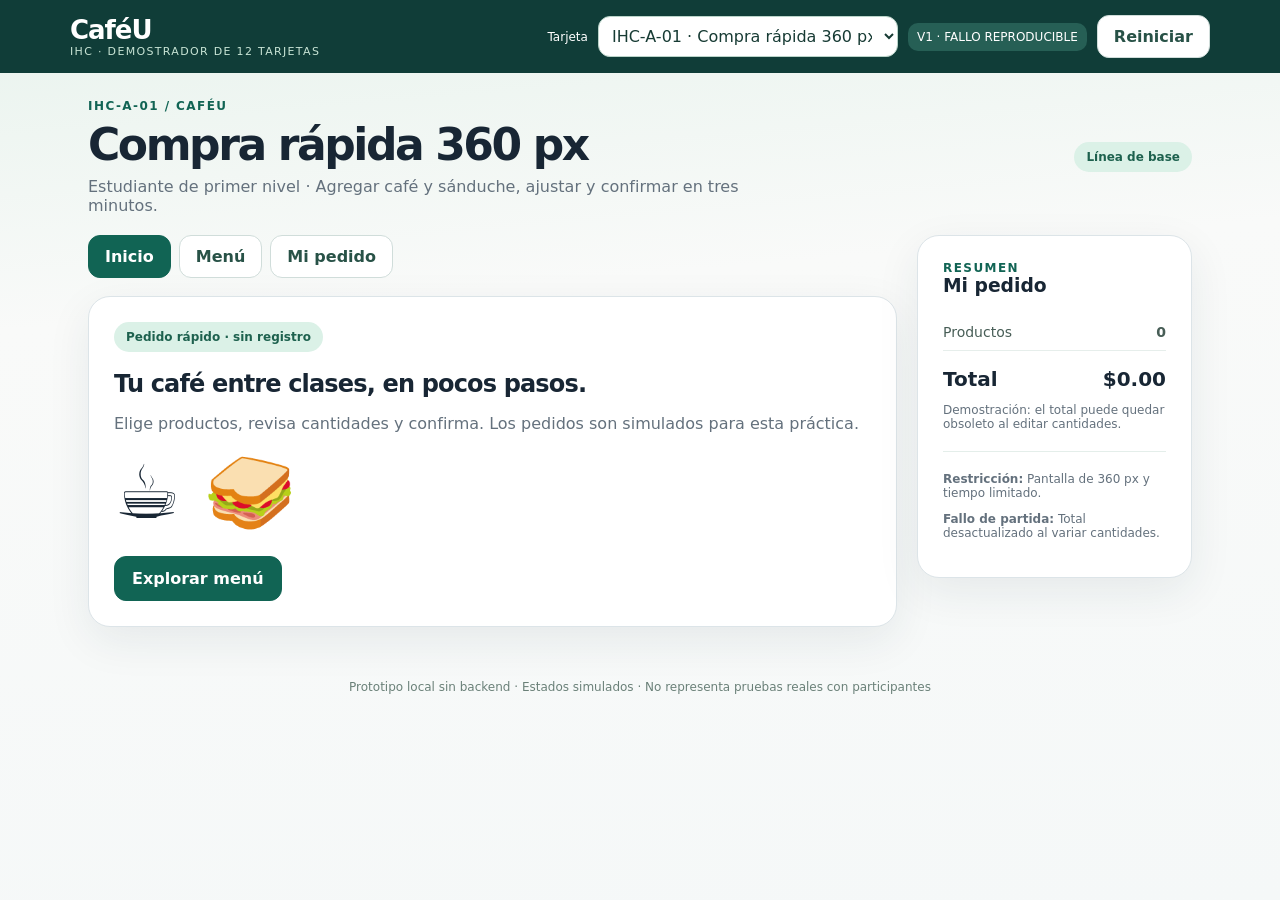
==== prototipo/v1/index.html @ b8cde771 "feat(v1): integrar prototipo y pantallas A01-A12 (Refs #3) Aislar la entrada v1 y sus recursos del Z" ====
<!doctype html>
<html lang="es">
<head>
  <meta charset="utf-8">
  <meta name="viewport" content="width=device-width, initial-scale=1">
  <meta name="description" content="Prototipo v1 y reproducción técnica de las tarjetas IHC A01–A12. Issue 3.">
  <title>IHC · CaféU y Dashboard UX · v1</title>
  <link rel="stylesheet" href="assets/styles.css">
</head>
<body data-version="v1">
  <div id="app"></div>
  <noscript>Activa JavaScript para recorrer las pantallas y los estados del prototipo.</noscript>
  <script src="assets/scenarios.js"></script>
  <script src="assets/app.js"></script>
</body>
</html>
---- prototipo/v1/assets/styles.css ----
:root{--ink:#182634;--muted:#64717d;--line:#dce4e8;--bg:#f5f8f8;--card:#fff;--green:#116454;--bright:#e3f5ec;--orange:#e58c42;--warning:#a24521;--red:#b02b3e;--shadow:0 14px 44px #1b364114;font-family:Inter,system-ui,-apple-system,Segoe UI,sans-serif;color:var(--ink)}*{box-sizing:border-box}body{margin:0;background:linear-gradient(175deg,#e8f3ed 0,#f9faf9 330px,#f5f8f8 100%);min-height:100vh}button,input,select,textarea{font:inherit}button{cursor:pointer}button:disabled{opacity:.5;cursor:not-allowed}button:focus-visible,input:focus-visible,select:focus-visible,textarea:focus-visible{outline:3px solid #df8f40;outline-offset:3px}header{background:#103d38;color:#fff;padding:15px clamp(16px,5vw,70px)}.topbar{max-width:1140px;margin:auto;display:flex;align-items:center;gap:18px;flex-wrap:wrap;justify-content:space-between}.brand{font-weight:850;letter-spacing:-.04em;font-size:26px}.brand small{font-size:11px;letter-spacing:.12em;display:block;font-weight:500;color:#c8e4d5}.controls{display:flex;gap:10px;align-items:center;flex-wrap:wrap}.controls select{min-width:190px;max-width:300px;border-radius:12px;border:1px solid #bad4c9;padding:9px;background:#fff;color:#173b34}.version{font-size:12px;background:#265f55;padding:7px 9px;border-radius:10px}.container{max-width:1140px;padding:26px 18px 80px;margin:0 auto}.crumb{font-size:12px;text-transform:uppercase;letter-spacing:.12em;color:var(--green);font-weight:850}.hero{display:flex;justify-content:space-between;gap:22px;align-items:center;margin-bottom:20px}.hero h1{font-size:clamp(26px,4vw,44px);letter-spacing:-.055em;line-height:1.08;margin:8px 0}.hero p{margin:0;color:var(--muted);max-width:700px}.pill{display:inline-block;background:#dbf1e7;border-radius:100px;color:#1d614e;padding:8px 12px;font-weight:700;font-size:12px}.app-grid{display:grid;grid-template-columns:minmax(0,1fr) 275px;gap:20px;align-items:start}.panel{background:var(--card);border:1px solid var(--line);border-radius:22px;box-shadow:var(--shadow);padding:25px;margin-bottom:18px}.nav{display:flex;gap:8px;flex-wrap:wrap;margin-bottom:18px}.nav button,.ghost{border:1px solid #d0ddda;background:#fff;color:#285247;padding:11px 16px;border-radius:12px;font-weight:700}.nav button.active,.primary{border:1px solid var(--green);background:var(--green);color:white}.primary{border-radius:12px;padding:12px 17px;font-weight:750}.secondary{background:#eff6f2;border:1px solid #b5d4c5;color:#145849;padding:11px 17px;border-radius:12px;font-weight:700}.danger{background:#fff3f3;color:#9f263b;border-color:#e8c4c9}.button-row{display:flex;align-items:center;gap:10px;flex-wrap:wrap;margin-top:15px}.products{display:grid;grid-template-columns:repeat(2,minmax(0,1fr));gap:14px}.product{border:1px solid #dfebe5;border-radius:17px;padding:17px;background:#fcfefd;display:flex;flex-direction:column;gap:10px}.product .art{border-radius:14px;background:#e9f1e4;display:flex;align-items:center;justify-content:center;height:110px;font-size:55px}.product h3{margin:4px 0;font-size:18px}.product p{margin:0;font-size:13px;color:var(--muted)}.product .price{font-weight:850;color:var(--green)}.product .button-row{margin-top:auto}.summary{position:sticky;top:16px}.summary h3{margin-top:0}.summ-line{display:flex;justify-content:space-between;gap:10px;padding:10px 0;border-bottom:1px solid #e6eeeb;color:#475d56;font-size:14px}.summ-total{display:flex;justify-content:space-between;margin-top:16px;font-size:20px;font-weight:850}.status{padding:13px;border:1px solid #c4e0d2;background:#eff8f2;border-radius:12px;margin:14px 0;color:#235947}.status.error{background:#fff3f0;border-color:#edc9be;color:#9f3825}.status.warning{background:#fff8e6;border-color:#eed5a1;color:#704e10}.status.info{background:#f1f5fe;border-color:#bdccec;color:#214d85}.page-title{margin:0 0 10px;font-size:24px;letter-spacing:-.035em}.muted{color:var(--muted)}.big-emoji{font-size:74px;margin:5px 0 20px}.qty{display:flex;gap:12px;align-items:center}.qty button{padding:5px 12px;border:1px solid #b8ccc4;border-radius:8px;background:#fff}.cart-row{display:grid;grid-template-columns:1fr auto;gap:12px;padding:16px 0;border-bottom:1px solid var(--line)}.cart-row h4{margin:0 0 5px}.cart-row p{margin:0;color:var(--muted);font-size:13px}.cart-actions{display:flex;align-items:center;gap:10px;flex-wrap:wrap}.field{margin-bottom:15px}.field label{display:block;margin-bottom:7px;font-weight:750;font-size:14px}.field input,.field textarea{width:100%;padding:12px 13px;border:1px solid #b7c9c2;border-radius:10px;background:#fff}.field textarea{min-height:90px;resize:vertical}.check{display:flex;align-items:start;gap:10px;margin:11px 0;line-height:1.45}.check input{margin-top:5px;width:18px;height:18px}.check label{cursor:pointer}.stepper{display:grid;grid-template-columns:repeat(4,minmax(0,1fr));gap:7px;margin:10px 0 24px}.stepper button{border:1px solid #caddd4;background:#f2f7f3;color:#34534b;padding:12px 6px;border-radius:11px;font-size:12px;font-weight:700;min-width:0}.stepper button.active{background:#116454;color:#fff}.stepper button.done{border-color:#70aa91}.stat{background:#ebf6f0;border-radius:15px;padding:20px}.stat strong{display:block;font-size:32px;color:#175e4a}.two-cols{display:grid;grid-template-columns:repeat(2,minmax(0,1fr));gap:12px}.divider{height:1px;background:#e4eeea;margin:20px 0}.code{font-family:ui-monospace,SFMono-Regular,Consolas,monospace;background:#edf5f1;border-radius:7px;padding:3px 7px}.tiny{font-size:12px;color:var(--muted)}.focus-note{font-size:12px;color:#567366;margin-top:20px}.success-icon{display:inline-flex;align-items:center;justify-content:center;width:66px;height:66px;border-radius:50%;background:#d8f2e2;font-size:34px;color:#185844}.footer{text-align:center;font-size:12px;color:#6a8078;padding:35px 0}.hide{display:none}.mobile-bug .stepper{position:relative;z-index:2;transform:translateY(18px)}.mobile-bug .stage{margin-top:-25px}@media(max-width:760px){.app-grid{grid-template-columns:1fr}.summary{position:static}.hero{align-items:start;flex-direction:column}.panel{padding:18px}.products{grid-template-columns:1fr 1fr}}@media(max-width:460px){.products,.two-cols{grid-template-columns:1fr}.stepper{grid-template-columns:repeat(2,1fr)}.topbar{flex-direction:column;align-items:start}.controls select{width:100%;max-width:100%}.controls{width:100%}.cart-row{grid-template-columns:1fr}.container{padding:18px 12px 60px}.mobile-bug .stepper{width:calc(100% + 55px);grid-template-columns:repeat(4,minmax(100px,1fr));margin-left:-20px;overflow:hidden}.mobile-bug .stage{margin-top:-30px;position:relative;z-index:1}.v2 .stepper{width:100%;margin-left:0;transform:none}.v2 .stage{margin-top:0}}
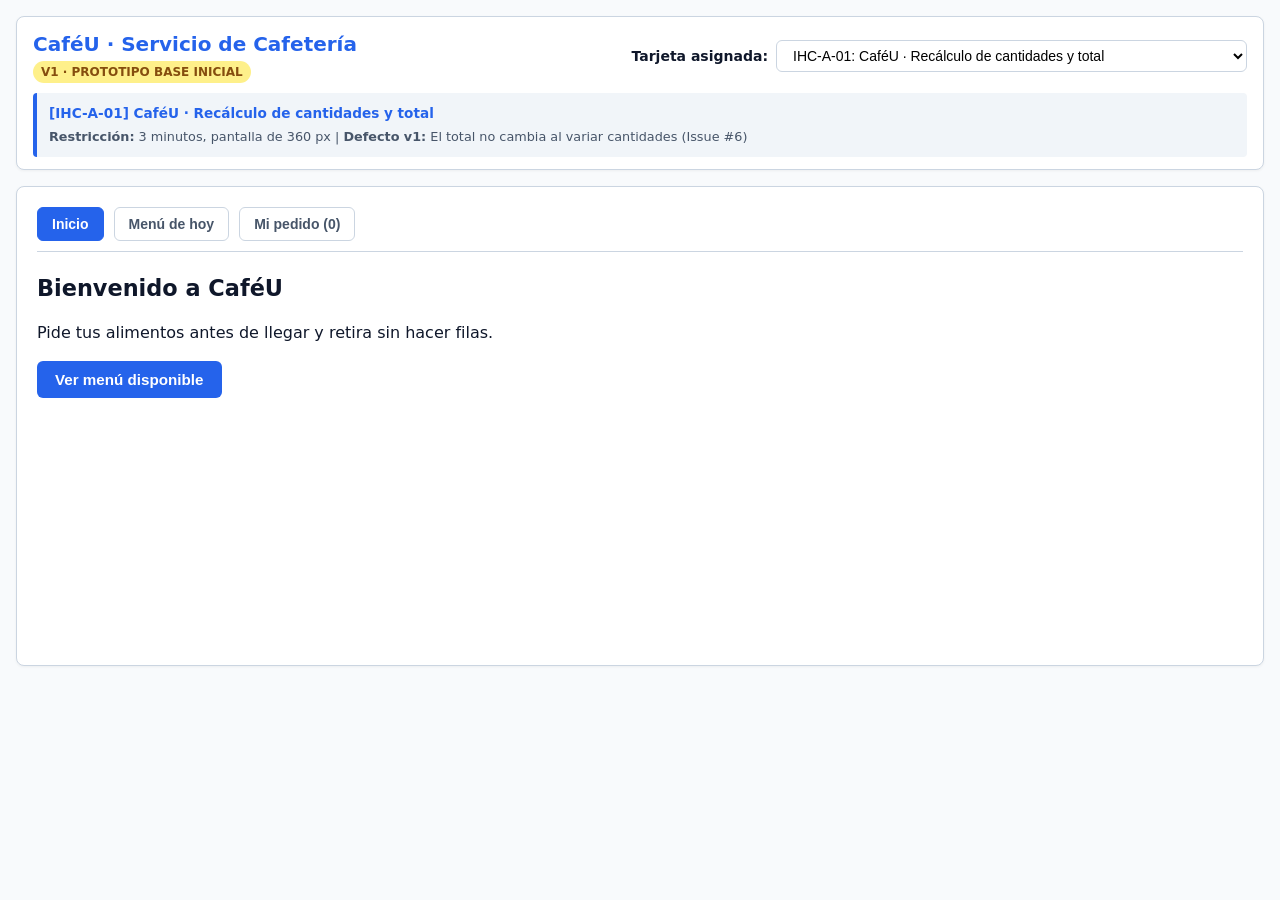
==== commit 2c4daa78: "feat(prototipo): implementar prototipo v2, accesibilidad WCAG y matriz antes/despues (#4) - Prototip" ====
--- a/prototipo/v1/index.html
+++ b/prototipo/v1/index.html
@@ -3,14 +3,18 @@
 <head>
   <meta charset="utf-8">
   <meta name="viewport" content="width=device-width, initial-scale=1">
-  <meta name="description" content="Prototipo v1 y reproducción técnica de las tarjetas IHC A01–A12. Issue 3.">
-  <title>IHC · CaféU y Dashboard UX · v1</title>
-  <link rel="stylesheet" href="assets/styles.css">
+  <title>Prototipo v1 (Base con fallos para reproducción) · IHC Parcial 2</title>
+  <meta name="description" content="Prototipo v1 de baja/media fidelidad que reproduce los fallos descritos en las tarjetas IHC-A-01 a IHC-A-12.">
+  <link rel="stylesheet" href="../../assets/styles.css">
 </head>
 <body data-version="v1">
+  <noscript>
+    <div style="padding: 20px; background: #fee2e2; color: #991b1b;">
+      Se requiere habilitar JavaScript para utilizar este prototipo interactivo.
+    </div>
+  </noscript>
   <div id="app"></div>
-  <noscript>Activa JavaScript para recorrer las pantallas y los estados del prototipo.</noscript>
-  <script src="assets/scenarios.js"></script>
-  <script src="assets/app.js"></script>
+  <script src="../../assets/scenarios.js"></script>
+  <script src="../../assets/app.js"></script>
 </body>
 </html>
--- a/assets/styles.css
+++ b/assets/styles.css
@@ -0,0 +1,552 @@
+/* Estilos generales del Prototipo IHC (CaféU y Dashboard UX) */
+:root {
+  --bg-color: #f8fafc;
+  --surface-color: #ffffff;
+  --text-primary: #0f172a;
+  --text-secondary: #475569;
+  --text-muted: #64748b;
+  --border-color: #cbd5e1;
+  --primary: #2563eb;
+  --primary-hover: #1d4ed8;
+  --primary-focus: #93c5fd;
+  --error-bg: #fee2e2;
+  --error-border: #ef4444;
+  --error-text: #991b1b;
+  --success-bg: #dcfce7;
+  --success-border: #22c55e;
+  --success-text: #166534;
+  --radius: 8px;
+  --font-family: system-ui, -apple-system, BlinkMacSystemFont, "Segoe UI", Roboto, sans-serif;
+}
+
+* {
+  box-sizing: border-box;
+  margin: 0;
+  padding: 0;
+}
+
+body {
+  font-family: var(--font-family);
+  background-color: var(--bg-color);
+  color: var(--text-primary);
+  line-height: 1.5;
+  padding: 16px;
+  min-height: 100vh;
+}
+
+/* Restricción intencional de v1 para reproducir defecto de IHC-A-11 a 360 px */
+body[data-version="v1"] .dashboard-card {
+  min-width: 460px;
+}
+
+/* En v2 el diseño es completamente responsivo a 360 px */
+body[data-version="v2"] {
+  max-width: 100%;
+  overflow-x: hidden;
+}
+
+body[data-version="v2"] * {
+  max-width: 100%;
+}
+
+/* Foco visible estricto en v2 para WCAG 2.1 AA */
+body[data-version="v2"] button:focus-visible,
+body[data-version="v2"] input:focus-visible,
+body[data-version="v2"] select:focus-visible,
+body[data-version="v2"] [tabindex]:focus-visible {
+  outline: 3px solid #2563eb;
+  outline-offset: 2px;
+}
+
+/* Encabezado y barra de control superior */
+header.app-header {
+  background: var(--surface-color);
+  border: 1px solid var(--border-color);
+  border-radius: var(--radius);
+  padding: 12px 16px;
+  margin-bottom: 16px;
+  box-shadow: 0 1px 3px rgba(0,0,0,0.05);
+}
+
+.header-top {
+  display: flex;
+  flex-wrap: wrap;
+  justify-content: space-between;
+  align-items: center;
+  gap: 12px;
+}
+
+.app-title-group h1 {
+  font-size: 1.25rem;
+  font-weight: 700;
+  color: var(--primary);
+}
+
+.version-badge {
+  display: inline-block;
+  font-size: 0.75rem;
+  font-weight: 700;
+  padding: 2px 8px;
+  border-radius: 9999px;
+  text-transform: uppercase;
+}
+
+body[data-version="v1"] .version-badge {
+  background: #fef08a;
+  color: #854d0e;
+}
+
+body[data-version="v2"] .version-badge {
+  background: #bbf7d0;
+  color: #166534;
+}
+
+.card-selector-group {
+  display: flex;
+  align-items: center;
+  gap: 8px;
+}
+
+.card-selector-group label {
+  font-size: 0.875rem;
+  font-weight: 600;
+}
+
+.card-selector-group select {
+  padding: 6px 12px;
+  border-radius: 6px;
+  border: 1px solid var(--border-color);
+  background: #fff;
+  font-size: 0.875rem;
+  font-weight: 500;
+}
+
+.scenario-info-banner {
+  margin-top: 10px;
+  padding: 10px 12px;
+  background: #f1f5f9;
+  border-left: 4px solid var(--primary);
+  border-radius: 4px;
+  font-size: 0.85rem;
+}
+
+.crumb {
+  font-weight: 700;
+  color: var(--primary);
+}
+
+/* Contenedor principal */
+main {
+  background: var(--surface-color);
+  border: 1px solid var(--border-color);
+  border-radius: var(--radius);
+  padding: 20px;
+  min-height: 480px;
+  box-shadow: 0 1px 3px rgba(0,0,0,0.05);
+}
+
+.page-title {
+  font-size: 1.4rem;
+  font-weight: 700;
+  margin-bottom: 16px;
+  color: var(--text-primary);
+  display: flex;
+  align-items: center;
+  justify-content: space-between;
+}
+
+/* Barra de navegación de la app (CaféU) */
+.sub-nav {
+  display: flex;
+  gap: 10px;
+  margin-bottom: 20px;
+  border-bottom: 1px solid var(--border-color);
+  padding-bottom: 10px;
+}
+
+.nav-btn {
+  background: transparent;
+  border: 1px solid var(--border-color);
+  padding: 8px 14px;
+  border-radius: 6px;
+  cursor: pointer;
+  font-size: 0.875rem;
+  font-weight: 600;
+  color: var(--text-secondary);
+}
+
+.nav-btn.active, .nav-btn:hover {
+  background: var(--primary);
+  border-color: var(--primary);
+  color: #fff;
+}
+
+/* Catálogo de productos */
+.products-grid {
+  display: grid;
+  grid-template-columns: repeat(auto-fit, minmax(260px, 1fr));
+  gap: 16px;
+  margin-bottom: 20px;
+}
+
+.product-card {
+  border: 1px solid var(--border-color);
+  border-radius: var(--radius);
+  padding: 16px;
+  background: #ffffff;
+  display: flex;
+  flex-direction: column;
+  justify-content: space-between;
+}
+
+.product-card h3 {
+  font-size: 1.1rem;
+  margin-bottom: 6px;
+}
+
+.product-card p {
+  font-size: 0.875rem;
+  color: var(--text-secondary);
+  margin-bottom: 12px;
+}
+
+.product-card .price {
+  font-size: 1.2rem;
+  font-weight: 700;
+  color: var(--primary);
+  margin-bottom: 12px;
+}
+
+.product-card .allergens-tag {
+  font-size: 0.75rem;
+  background: #fef3c7;
+  color: #92400e;
+  padding: 4px 8px;
+  border-radius: 4px;
+  margin-bottom: 10px;
+  display: inline-block;
+}
+
+/* Carrito */
+.cart-table {
+  width: 100%;
+  border-collapse: collapse;
+  margin-bottom: 20px;
+}
+
+.cart-row {
+  border-bottom: 1px solid var(--border-color);
+  padding: 12px 0;
+  display: flex;
+  align-items: center;
+  justify-content: space-between;
+  gap: 10px;
+}
+
+.cart-item-info {
+  flex: 1;
+}
+
+.cart-item-name {
+  font-weight: 600;
+  font-size: 0.95rem;
+}
+
+.cart-item-price {
+  font-size: 0.85rem;
+  color: var(--text-muted);
+}
+
+.cart-controls {
+  display: flex;
+  align-items: center;
+  gap: 8px;
+}
+
+.qty-btn {
+  width: 32px;
+  height: 32px;
+  display: inline-flex;
+  align-items: center;
+  justify-content: center;
+  border: 1px solid var(--border-color);
+  background: #fff;
+  border-radius: 4px;
+  font-weight: 700;
+  cursor: pointer;
+}
+
+.qty-val {
+  min-width: 24px;
+  text-align: center;
+  font-weight: 600;
+}
+
+.btn-remove {
+  background: #fee2e2;
+  border: 1px solid #fca5a5;
+  color: #b91c1c;
+  padding: 6px 10px;
+  border-radius: 4px;
+  font-size: 0.85rem;
+  cursor: pointer;
+  font-weight: 600;
+}
+
+.cart-summary {
+  background: #f8fafc;
+  border: 1px solid var(--border-color);
+  border-radius: var(--radius);
+  padding: 16px;
+  margin-top: 16px;
+}
+
+.summary-row {
+  display: flex;
+  justify-content: space-between;
+  font-size: 1.1rem;
+  font-weight: 700;
+  margin-bottom: 12px;
+}
+
+/* Alertas y estados */
+.status {
+  padding: 12px 16px;
+  border-radius: 6px;
+  margin-bottom: 16px;
+  font-size: 0.9rem;
+  display: flex;
+  align-items: center;
+  gap: 10px;
+}
+
+.status.error, [role="alert"] {
+  background: var(--error-bg);
+  border: 1px solid var(--error-border);
+  color: var(--error-text);
+}
+
+.status.success {
+  background: var(--success-bg);
+  border: 1px solid var(--success-border);
+  color: var(--success-text);
+}
+
+.status.info {
+  background: #e0f2fe;
+  border: 1px solid #7dd3fc;
+  color: #0369a1;
+}
+
+/* Botones principales */
+.btn-primary {
+  background: var(--primary);
+  color: #fff;
+  border: none;
+  padding: 10px 18px;
+  border-radius: 6px;
+  font-size: 0.95rem;
+  font-weight: 600;
+  cursor: pointer;
+  display: inline-flex;
+  align-items: center;
+  justify-content: center;
+  gap: 8px;
+}
+
+.btn-primary:hover:not(:disabled) {
+  background: var(--primary-hover);
+}
+
+.btn-primary:disabled {
+  background: #94a3b8;
+  cursor: not-allowed;
+}
+
+.btn-secondary {
+  background: #f1f5f9;
+  border: 1px solid var(--border-color);
+  color: var(--text-primary);
+  padding: 10px 18px;
+  border-radius: 6px;
+  font-size: 0.95rem;
+  font-weight: 600;
+  cursor: pointer;
+}
+
+/* Cuadro de diálogo modal accesible (IHC-A-02) */
+.dialog-backdrop {
+  position: fixed;
+  inset: 0;
+  background: rgba(15, 23, 42, 0.6);
+  display: flex;
+  align-items: center;
+  justify-content: center;
+  z-index: 1000;
+  padding: 16px;
+}
+
+.dialog-content {
+  background: #fff;
+  border-radius: var(--radius);
+  border: 1px solid var(--border-color);
+  padding: 24px;
+  max-width: 400px;
+  width: 100%;
+  box-shadow: 0 10px 25px rgba(0,0,0,0.15);
+}
+
+.dialog-title {
+  font-size: 1.15rem;
+  font-weight: 700;
+  margin-bottom: 10px;
+}
+
+.dialog-desc {
+  font-size: 0.9rem;
+  color: var(--text-secondary);
+  margin-bottom: 20px;
+}
+
+.dialog-actions {
+  display: flex;
+  justify-content: flex-end;
+  gap: 10px;
+}
+
+/* Stepper de Dashboard UX */
+.stepper {
+  display: flex;
+  gap: 8px;
+  margin-bottom: 24px;
+  border-bottom: 1px solid var(--border-color);
+  padding-bottom: 12px;
+  overflow-x: auto;
+}
+
+.step-item {
+  display: flex;
+  align-items: center;
+  gap: 6px;
+  padding: 8px 12px;
+  border-radius: 6px;
+  background: #f1f5f9;
+  border: 1px solid var(--border-color);
+  font-size: 0.85rem;
+  cursor: pointer;
+  white-space: nowrap;
+}
+
+.step-item.active {
+  background: var(--primary);
+  color: #fff;
+  border-color: var(--primary);
+  font-weight: 700;
+}
+
+.step-item[aria-current="step"] {
+  box-shadow: 0 0 0 2px var(--primary-focus);
+}
+
+.step-num {
+  width: 20px;
+  height: 20px;
+  border-radius: 50%;
+  display: inline-flex;
+  align-items: center;
+  justify-content: center;
+  font-size: 0.75rem;
+  background: rgba(0,0,0,0.08);
+}
+
+.step-item.active .step-num {
+  background: rgba(255,255,255,0.25);
+  color: #fff;
+}
+
+/* Formulario del Dashboard */
+.form-group {
+  margin-bottom: 16px;
+}
+
+.form-group label {
+  display: block;
+  font-size: 0.875rem;
+  font-weight: 600;
+  margin-bottom: 6px;
+}
+
+.form-control {
+  width: 100%;
+  padding: 8px 12px;
+  border-radius: 6px;
+  border: 1px solid var(--border-color);
+  font-size: 0.9rem;
+}
+
+.checkbox-group {
+  display: flex;
+  flex-direction: column;
+  gap: 10px;
+  margin: 16px 0;
+}
+
+.checkbox-label {
+  display: flex;
+  align-items: flex-start;
+  gap: 10px;
+  font-size: 0.9rem;
+  cursor: pointer;
+  padding: 8px;
+  border: 1px solid var(--border-color);
+  border-radius: 6px;
+  background: #fff;
+}
+
+.checkbox-label input[type="checkbox"] {
+  margin-top: 3px;
+  width: 18px;
+  height: 18px;
+}
+
+.session-summary-box {
+  background: #f8fafc;
+  border: 1px solid var(--border-color);
+  border-radius: var(--radius);
+  padding: 16px;
+  margin: 16px 0;
+}
+
+/* Pantalla final acuse */
+.receipt-card {
+  text-align: center;
+  padding: 30px 20px;
+  border: 2px dashed var(--border-color);
+  border-radius: var(--radius);
+  background: #fdfdfd;
+}
+
+.order-badge {
+  display: inline-block;
+  background: #eff6ff;
+  border: 1px solid #bfdbfe;
+  color: #1e40af;
+  font-size: 1.2rem;
+  font-weight: 700;
+  padding: 6px 16px;
+  border-radius: 6px;
+  margin: 12px 0;
+}
+
+/* Responsive helper for 360px */
+@media (max-width: 480px) {
+  body {
+    padding: 8px;
+  }
+  main {
+    padding: 12px;
+  }
+  .stepper {
+    flex-wrap: wrap;
+  }
+}
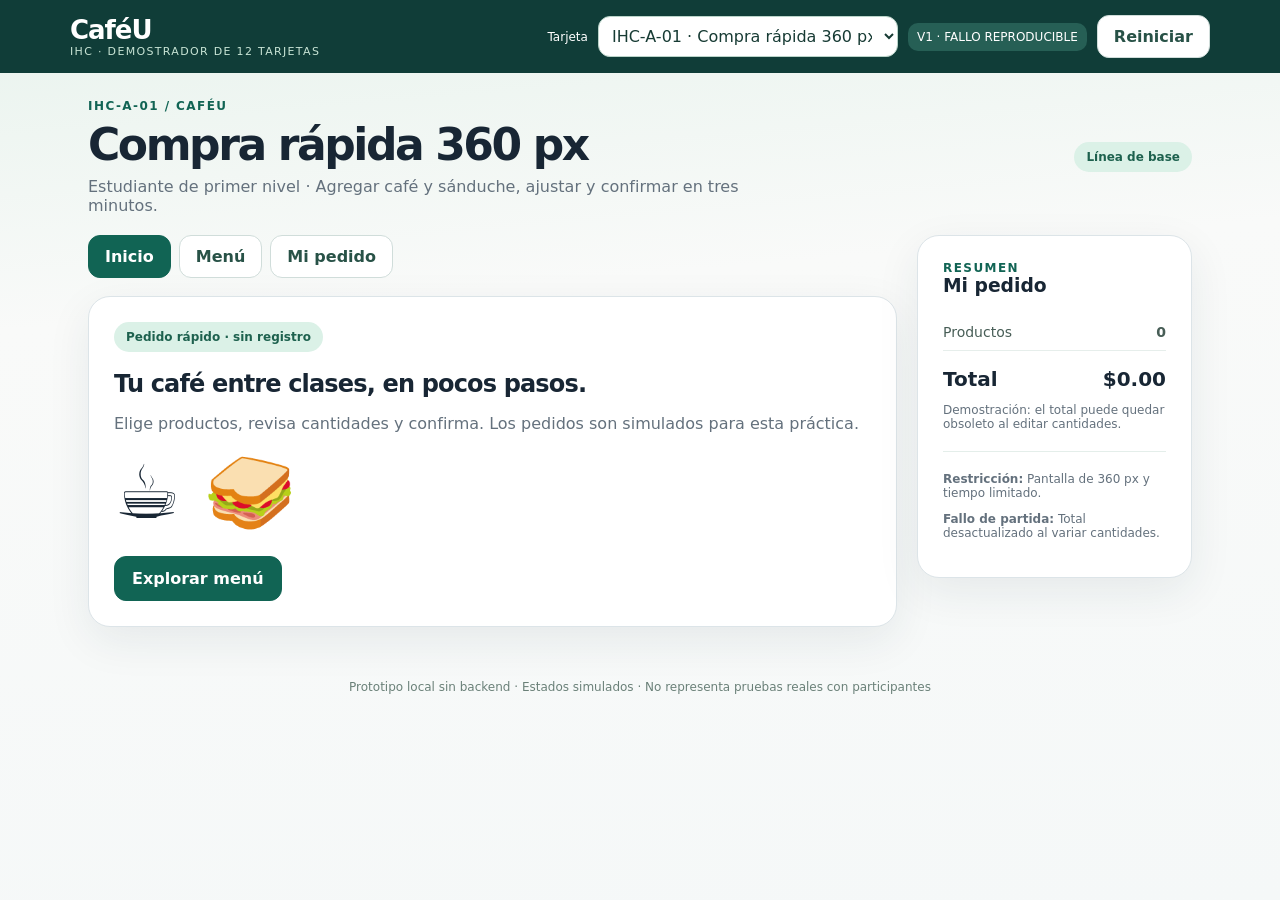
==== commit 68d5c365: "merge(main): resolver entrada independiente de v1 (Refs #3) Integrar los cambios actuales de main en" ====
--- a/prototipo/v1/index.html
+++ b/prototipo/v1/index.html
@@ -3,18 +3,18 @@
 <head>
   <meta charset="utf-8">
   <meta name="viewport" content="width=device-width, initial-scale=1">
-  <title>Prototipo v1 (Base con fallos para reproducción) · IHC Parcial 2</title>
-  <meta name="description" content="Prototipo v1 de baja/media fidelidad que reproduce los fallos descritos en las tarjetas IHC-A-01 a IHC-A-12.">
-  <link rel="stylesheet" href="../../assets/styles.css">
+  <meta name="description" content="Prototipo v1 de CaféU y Dashboard UX para reproducir los fallos de las tarjetas IHC A01–A12. Issue 3.">
+  <title>IHC · CaféU y Dashboard UX · v1</title>
+  <link rel="stylesheet" href="assets/styles.css">
 </head>
 <body data-version="v1">
   <noscript>
     <div style="padding: 20px; background: #fee2e2; color: #991b1b;">
-      Se requiere habilitar JavaScript para utilizar este prototipo interactivo.
+      Activa JavaScript para recorrer las pantallas y los estados del prototipo.
     </div>
   </noscript>
   <div id="app"></div>
-  <script src="../../assets/scenarios.js"></script>
-  <script src="../../assets/app.js"></script>
+  <script src="assets/scenarios.js"></script>
+  <script src="assets/app.js"></script>
 </body>
 </html>
--- a/prototipo/v1/assets/styles.css
+++ b/prototipo/v1/assets/styles.css
@@ -0,0 +1 @@
+:root{--ink:#182634;--muted:#64717d;--line:#dce4e8;--bg:#f5f8f8;--card:#fff;--green:#116454;--bright:#e3f5ec;--orange:#e58c42;--warning:#a24521;--red:#b02b3e;--shadow:0 14px 44px #1b364114;font-family:Inter,system-ui,-apple-system,Segoe UI,sans-serif;color:var(--ink)}*{box-sizing:border-box}body{margin:0;background:linear-gradient(175deg,#e8f3ed 0,#f9faf9 330px,#f5f8f8 100%);min-height:100vh}button,input,select,textarea{font:inherit}button{cursor:pointer}button:disabled{opacity:.5;cursor:not-allowed}button:focus-visible,input:focus-visible,select:focus-visible,textarea:focus-visible{outline:3px solid #df8f40;outline-offset:3px}header{background:#103d38;color:#fff;padding:15px clamp(16px,5vw,70px)}.topbar{max-width:1140px;margin:auto;display:flex;align-items:center;gap:18px;flex-wrap:wrap;justify-content:space-between}.brand{font-weight:850;letter-spacing:-.04em;font-size:26px}.brand small{font-size:11px;letter-spacing:.12em;display:block;font-weight:500;color:#c8e4d5}.controls{display:flex;gap:10px;align-items:center;flex-wrap:wrap}.controls select{min-width:190px;max-width:300px;border-radius:12px;border:1px solid #bad4c9;padding:9px;background:#fff;color:#173b34}.version{font-size:12px;background:#265f55;padding:7px 9px;border-radius:10px}.container{max-width:1140px;padding:26px 18px 80px;margin:0 auto}.crumb{font-size:12px;text-transform:uppercase;letter-spacing:.12em;color:var(--green);font-weight:850}.hero{display:flex;justify-content:space-between;gap:22px;align-items:center;margin-bottom:20px}.hero h1{font-size:clamp(26px,4vw,44px);letter-spacing:-.055em;line-height:1.08;margin:8px 0}.hero p{margin:0;color:var(--muted);max-width:700px}.pill{display:inline-block;background:#dbf1e7;border-radius:100px;color:#1d614e;padding:8px 12px;font-weight:700;font-size:12px}.app-grid{display:grid;grid-template-columns:minmax(0,1fr) 275px;gap:20px;align-items:start}.panel{background:var(--card);border:1px solid var(--line);border-radius:22px;box-shadow:var(--shadow);padding:25px;margin-bottom:18px}.nav{display:flex;gap:8px;flex-wrap:wrap;margin-bottom:18px}.nav button,.ghost{border:1px solid #d0ddda;background:#fff;color:#285247;padding:11px 16px;border-radius:12px;font-weight:700}.nav button.active,.primary{border:1px solid var(--green);background:var(--green);color:white}.primary{border-radius:12px;padding:12px 17px;font-weight:750}.secondary{background:#eff6f2;border:1px solid #b5d4c5;color:#145849;padding:11px 17px;border-radius:12px;font-weight:700}.danger{background:#fff3f3;color:#9f263b;border-color:#e8c4c9}.button-row{display:flex;align-items:center;gap:10px;flex-wrap:wrap;margin-top:15px}.products{display:grid;grid-template-columns:repeat(2,minmax(0,1fr));gap:14px}.product{border:1px solid #dfebe5;border-radius:17px;padding:17px;background:#fcfefd;display:flex;flex-direction:column;gap:10px}.product .art{border-radius:14px;background:#e9f1e4;display:flex;align-items:center;justify-content:center;height:110px;font-size:55px}.product h3{margin:4px 0;font-size:18px}.product p{margin:0;font-size:13px;color:var(--muted)}.product .price{font-weight:850;color:var(--green)}.product .button-row{margin-top:auto}.summary{position:sticky;top:16px}.summary h3{margin-top:0}.summ-line{display:flex;justify-content:space-between;gap:10px;padding:10px 0;border-bottom:1px solid #e6eeeb;color:#475d56;font-size:14px}.summ-total{display:flex;justify-content:space-between;margin-top:16px;font-size:20px;font-weight:850}.status{padding:13px;border:1px solid #c4e0d2;background:#eff8f2;border-radius:12px;margin:14px 0;color:#235947}.status.error{background:#fff3f0;border-color:#edc9be;color:#9f3825}.status.warning{background:#fff8e6;border-color:#eed5a1;color:#704e10}.status.info{background:#f1f5fe;border-color:#bdccec;color:#214d85}.page-title{margin:0 0 10px;font-size:24px;letter-spacing:-.035em}.muted{color:var(--muted)}.big-emoji{font-size:74px;margin:5px 0 20px}.qty{display:flex;gap:12px;align-items:center}.qty button{padding:5px 12px;border:1px solid #b8ccc4;border-radius:8px;background:#fff}.cart-row{display:grid;grid-template-columns:1fr auto;gap:12px;padding:16px 0;border-bottom:1px solid var(--line)}.cart-row h4{margin:0 0 5px}.cart-row p{margin:0;color:var(--muted);font-size:13px}.cart-actions{display:flex;align-items:center;gap:10px;flex-wrap:wrap}.field{margin-bottom:15px}.field label{display:block;margin-bottom:7px;font-weight:750;font-size:14px}.field input,.field textarea{width:100%;padding:12px 13px;border:1px solid #b7c9c2;border-radius:10px;background:#fff}.field textarea{min-height:90px;resize:vertical}.check{display:flex;align-items:start;gap:10px;margin:11px 0;line-height:1.45}.check input{margin-top:5px;width:18px;height:18px}.check label{cursor:pointer}.stepper{display:grid;grid-template-columns:repeat(4,minmax(0,1fr));gap:7px;margin:10px 0 24px}.stepper button{border:1px solid #caddd4;background:#f2f7f3;color:#34534b;padding:12px 6px;border-radius:11px;font-size:12px;font-weight:700;min-width:0}.stepper button.active{background:#116454;color:#fff}.stepper button.done{border-color:#70aa91}.stat{background:#ebf6f0;border-radius:15px;padding:20px}.stat strong{display:block;font-size:32px;color:#175e4a}.two-cols{display:grid;grid-template-columns:repeat(2,minmax(0,1fr));gap:12px}.divider{height:1px;background:#e4eeea;margin:20px 0}.code{font-family:ui-monospace,SFMono-Regular,Consolas,monospace;background:#edf5f1;border-radius:7px;padding:3px 7px}.tiny{font-size:12px;color:var(--muted)}.focus-note{font-size:12px;color:#567366;margin-top:20px}.success-icon{display:inline-flex;align-items:center;justify-content:center;width:66px;height:66px;border-radius:50%;background:#d8f2e2;font-size:34px;color:#185844}.footer{text-align:center;font-size:12px;color:#6a8078;padding:35px 0}.hide{display:none}.mobile-bug .stepper{position:relative;z-index:2;transform:translateY(18px)}.mobile-bug .stage{margin-top:-25px}@media(max-width:760px){.app-grid{grid-template-columns:1fr}.summary{position:static}.hero{align-items:start;flex-direction:column}.panel{padding:18px}.products{grid-template-columns:1fr 1fr}}@media(max-width:460px){.products,.two-cols{grid-template-columns:1fr}.stepper{grid-template-columns:repeat(2,1fr)}.topbar{flex-direction:column;align-items:start}.controls select{width:100%;max-width:100%}.controls{width:100%}.cart-row{grid-template-columns:1fr}.container{padding:18px 12px 60px}.mobile-bug .stepper{width:calc(100% + 55px);grid-template-columns:repeat(4,minmax(100px,1fr));margin-left:-20px;overflow:hidden}.mobile-bug .stage{margin-top:-30px;position:relative;z-index:1}.v2 .stepper{width:100%;margin-left:0;transform:none}.v2 .stage{margin-top:0}}
